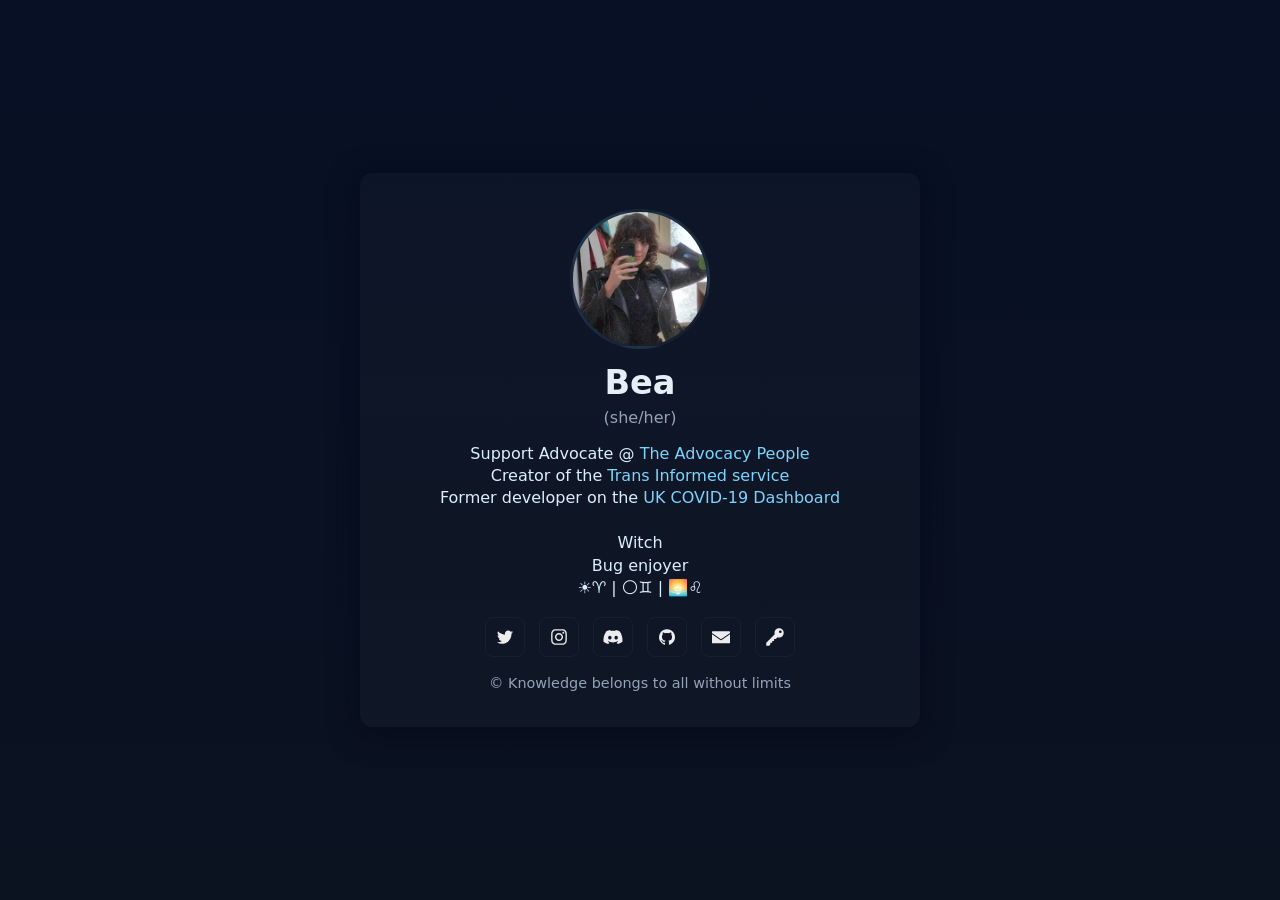
==== index.html @ 057b5b4d "fix image url" ====
<!doctype html>
<html lang="en">
<head>
  <meta charset="utf-8">
  <meta name="viewport" content="width=device-width,initial-scale=1">
  <title>Bea — beawitcht</title>
  <link rel="stylesheet" href="styles.css">
</head>
<body>
  <main class="card">
    <div class="avatar" role="img" aria-label="Profile image">
      <img src="images/me.webp" alt="Bea">
    </div>
    <h1>Bea</h1>
    <p class="pronouns">(she/her)</p>

    <p class="roles">Support Advocate @ <a href="https://www.theadvocacypeople.org.uk/" target="_blank" rel="noopener">The Advocacy People</a>
    <br>Creator of the <a href="https://www.transinformed.co.uk/" target="_blank" rel="noopener">Trans Informed service</a>
    <br>Former developer on the <a href="https://web.archive.org/web/20220326071240/https://coronavirus.data.gov.uk/" target="_blank" rel="noopener">UK COVID-19 Dashboard</a>
    <br>
    <br>Witch
    <br>Bug enjoyer
    <br>☀️♈ | 🌕♊ | 🌅♌</p>

    <div class="socials" aria-label="social links">
      <a class="social" href="https://twitter.com/beawitcht" target="_blank" rel="noopener" aria-label="Twitter">
        <svg viewBox="0 0 40 40" aria-hidden="true"><path d="M36.3,10.2c-1,1.3-2.1,2.5-3.4,3.5c0,0.2,0,0.4,0,1c0,1.7-0.2,3.6-0.9,5.3c-0.6,1.7-1.2,3.5-2.4,5.1 c-1.1,1.5-2.3,3.1-3.7,4.3c-1.4,1.2-3.3,2.3-5.3,3c-2.1,0.8-4.2,1.2-6.6,1.2c-3.6,0-7-1-10.2-3c0.4,0,1.1,0.1,1.5,0.1 c3.1,0,5.9-1,8.2-2.9c-1.4,0-2.7-0.4-3.8-1.3c-1.2-1-1.9-2-2.2-3.3c0.4,0.1,1,0.1,1.2,0.1c0.6,0,1.2-0.1,1.7-0.2 c-1.4-0.3-2.7-1.1-3.7-2.3s-1.4-2.6-1.4-4.2v-0.1c1,0.6,2,0.9,3,0.9c-1-0.6-1.5-1.3-2.2-2.4c-0.6-1-0.9-2.1-0.9-3.3s0.3-2.3,1-3.4 c1.5,2.1,3.6,3.6,6,4.9s4.9,2,7.6,2.1c-0.1-0.6-0.1-1.1-0.1-1.4c0-1.8,0.8-3.5,2-4.7c1.2-1.2,2.9-2,4.7-2c2,0,3.6,0.8,4.8,2.1 c1.4-0.3,2.9-0.9,4.2-1.5c-0.4,1.5-1.4,2.7-2.9,3.6C33.8,11.2,35.1,10.9,36.3,10.2L36.3,10.2z"/></svg>
      </a>
      <a class="social" href="https://www.instagram.com/beawitcht/" target="_blank" rel="noopener" aria-label="Instagram">
        <svg viewBox="0 0 40 40" aria-hidden="true"><path d="M20,7c4.2,0,4.7,0,6.3,0.1c1.5,0.1,2.3,0.3,3,0.5C30,8,30.5,8.3,31.1,8.9c0.5,0.5,0.9,1.1,1.2,1.8c0.2,0.5,0.5,1.4,0.5,3 C33,15.3,33,15.8,33,20s0,4.7-0.1,6.3c-0.1,1.5-0.3,2.3-0.5,3c-0.3,0.7-0.6,1.2-1.2,1.8c-0.5,0.5-1.1,0.9-1.8,1.2 c-0.5,0.2-1.4,0.5-3,0.5C24.7,33,24.2,33,20,33s-4.7,0-6.3-0.1c-1.5-0.1-2.3-0.3-3-0.5C10,32,9.5,31.7,8.9,31.1 C8.4,30.6,8,30,7.7,29.3c-0.2-0.5-0.5-1.4-0.5-3C7,24.7,7,24.2,7,20s0-4.7,0.1-6.3c0.1-1.5,0.3-2.3,0.5-3C8,10,8.3,9.5,8.9,8.9 C9.4,8.4,10,8,10.7,7.7c0.5-0.2,1.4-0.5,3-0.5C15.3,7.1,15.8,7,20,7z M20,4.3c-4.3,0-4.8,0-6.5,0.1c-1.6,0-2.8,0.3-3.8,0.7 C8.7,5.5,7.8,6,6.9,6.9C6,7.8,5.5,8.7,5.1,9.7c-0.4,1-0.6,2.1-0.7,3.8c-0.1,1.7-0.1,2.2-0.1,6.5s0,4.8,0.1,6.5 c0,1.6,0.3,2.8,0.7,3.8c0.4,1,0.9,1.9,1.8,2.8c0.9,0.9,1.7,1.4,2.8,1.8c1,0.4,2.1,0.6,3.8,0.7c1.6,0.1,2.2,0.1,6.5,0.1 s4.8,0,6.5-0.1c1.6-0.1,2.9-0.3,3.8-0.7c1-0.4,1.9-0.9,2.8-1.8c0.9-0.9,1.4-1.7,1.8-2.8c0.4-1,0.6-2.1,0.7-3.8 c0.1-1.6,0.1-2.2,0.1-6.5s0-4.8-0.1-6.5c-0.1-1.6-0.3-2.9-0.7-3.8c-0.4-1-0.9-1.9-1.8-2.8c-0.9-0.9-1.7-1.4-2.8-1.8 c-1-0.4-2.1-0.6-3.8-0.7C24.8,4.3,24.3,4.3,20,4.3L20,4.3L20,4.3z"/><path d="M20,11.9c-4.5,0-8.1,3.7-8.1,8.1s3.7,8.1,8.1,8.1s8.1-3.7,8.1-8.1S24.5,11.9,20,11.9z M20,25.2c-2.9,0-5.2-2.3-5.2-5.2 s2.3-5.2,5.2-5.2s5.2,2.3,5.2,5.2S22.9,25.2,20,25.2z"/><path d="M30.6,11.6c0,1-0.8,1.9-1.9,1.9c-1,0-1.9-0.8-1.9-1.9s0.8-1.9,1.9-1.9C29.8,9.7,30.6,10.5,30.6,11.6z"/></svg>
      </a>
      <a class="social" href="discord://-/users/128923884996001793" aria-label="Discord">
        <svg viewBox="0 0 40 40" aria-hidden="true"><path d="M33.2,8.3c-2.5-1.1-5.1-1.9-7.9-2.4c-0.3,0.6-0.7,1.4-1,2c-2.9-0.4-5.8-0.4-8.7,0c-0.3-0.6-0.7-1.4-1-2 c-2.8,0.5-5.4,1.3-7.9,2.4c-5,7.2-6.3,14.2-5.6,21.1c3.3,2.3,6.5,3.8,9.6,4.7c0.8-1,1.5-2.1,2.1-3.3c-1.1-0.4-2.2-0.9-3.2-1.5 c0.3-0.2,0.5-0.4,0.8-0.6c6.3,2.8,13,2.8,19.2,0c0.3,0.2,0.5,0.4,0.8,0.6c-1,0.6-2.1,1.1-3.2,1.5c0.6,1.1,1.3,2.2,2.1,3.3 c3.1-0.9,6.3-2.4,9.6-4.7C39.7,21.4,37.5,14.4,33.2,8.3z M13.7,25.1c-1.9,0-3.4-1.7-3.4-3.7s1.5-3.7,3.4-3.7c1.9,0,3.5,1.7,3.4,3.7 C17.1,23.4,15.6,25.1,13.7,25.1z M26.3,25.1c-1.9,0-3.4-1.7-3.4-3.7s1.5-3.7,3.4-3.7c1.9,0,3.5,1.7,3.4,3.7 C29.7,23.4,28.2,25.1,26.3,25.1z"/></svg>
      </a>
      <a class="social" href="https://github.com/beawitcht" target="_blank" rel="noopener" aria-label="GitHub">
        <svg viewBox="0 0 40 40" aria-hidden="true"><path d="M36,20.3c0,3.5-1,6.6-3.1,9.4c-2,2.8-4.7,4.7-7.9,5.8c-0.4,0.1-0.6,0-0.8-0.1c-0.2-0.2-0.3-0.4-0.3-0.6v-4.4 c0-1.3-0.4-2.3-1.1-3c0.8-0.1,1.5-0.2,2.1-0.4c0.6-0.2,1.3-0.4,2-0.8c0.7-0.4,1.2-0.8,1.7-1.4c0.5-0.5,0.8-1.3,1.1-2.2 s0.4-2,0.4-3.1c0-1.7-0.5-3.1-1.6-4.3c0.5-1.3,0.5-2.7-0.2-4.2c-0.4-0.1-1,0-1.7,0.2c-0.7,0.3-1.4,0.6-1.9,0.9L24,12.5 c-1.3-0.4-2.6-0.5-4-0.5s-2.7,0.2-4,0.5c-0.2-0.2-0.5-0.3-0.9-0.6c-0.4-0.2-0.9-0.5-1.7-0.8c-0.8-0.3-1.4-0.4-1.8-0.3 c-0.6,1.6-0.7,3-0.1,4.2c-1.1,1.2-1.6,2.6-1.6,4.3c0,1.2,0.1,2.2,0.4,3.1s0.6,1.6,1.1,2.2s1,1,1.7,1.4c0.7,0.4,1.3,0.6,2,0.8 c0.6,0.2,1.3,0.3,2.1,0.4c-0.6,0.5-0.9,1.2-1,2.1c-0.3,0.1-0.6,0.2-0.9,0.3c-0.3,0.1-0.7,0.1-1.2,0.1c-0.5,0-0.9-0.1-1.4-0.4 c-0.5-0.3-0.8-0.7-1.2-1.3c-0.3-0.4-0.6-0.8-1-1.1c-0.4-0.3-0.8-0.4-1-0.5L9,26.5c-0.3,0-0.5,0-0.6,0.1c-0.1,0.1-0.1,0.1-0.1,0.2 c0,0.1,0.1,0.2,0.2,0.3c0.1,0.1,0.2,0.2,0.3,0.2l0.1,0.1c0.3,0.1,0.6,0.4,0.9,0.8s0.5,0.7,0.7,1.1l0.2,0.5c0.2,0.5,0.5,1,0.9,1.3 c0.4,0.3,0.9,0.5,1.4,0.6c0.5,0.1,1,0.1,1.4,0.1c0.5,0,0.9,0,1.2-0.1l0.5-0.1c0,0.5,0,1.1,0,1.9c0,0.7,0,1.1,0,1.1 c0,0.2-0.1,0.5-0.3,0.6c-0.2,0.2-0.5,0.2-0.8,0.1c-3.2-1.1-5.8-3-7.9-5.8S4,23.8,4,20.3c0-2.9,0.7-5.6,2.1-8S9.5,7.8,12,6.4 s5.1-2.1,8-2.1s5.6,0.7,8,2.1s4.4,3.4,5.8,5.8S36,17.4,36,20.3L36,20.3z"/></svg>
      </a>
      <a class="social" href="mailto:bea@beawitching.co.uk" aria-label="Email">
        <svg viewBox="0 0 40 40" aria-hidden="true"><path d="M37.5,12.6l-17.5,11.9L2.5,12.6c-.2-.1-.3-.2-.5-.2v-2.7c0-.8.6-1.4,1.4-1.4h33.1c.8,0,1.4.6,1.4,1.4v2.7c-.2,0-.4,0-.5.2ZM19.5,26.3c.2.1.3.2.5.2s.4,0,.5-.2l17.5-11.9v16.9c0,.8-.6,1.4-1.4,1.4H3.4c-.8,0-1.4-.6-1.4-1.4V14.4l17.5,11.9Z"/></svg>
      </a>
      <a class="social" href="https://www.transinformed.co.uk/static/beawitcht_public.asc" target="_blank" rel="noopener" aria-label="Public key">
        <svg viewBox="0 0 40 40" aria-hidden="true"><path d="M8.3,37.5C8.3,37.5,8.3,37.5,8.3,37.5l2.4-2.4v-3.6h3.6l0.1-0.1v-3.6H18l0.1-0.1v-3.6h3.6l3.6-3.6 c3.2,1.1,6.9,0.4,9.5-2.2c3.6-3.6,3.6-9.5,0-13.1c-3.6-3.6-9.5-3.6-13.1,0c-2.6,2.6-3.3,6.3-2.2,9.5l-17,17c0,0,0,0,0,0v5.8H8.3z M28.8,7.6c1-1,2.6-1,3.7,0c1,1,1,2.6,0,3.7c-1,1-2.6,1-3.7,0C27.7,10.2,27.7,8.6,28.8,7.6z"/></svg>
      </a>
    </div>

    <footer class="small">©️ Knowledge belongs to all without limits</footer>
  </main>
</body>
</html>
---- styles.css ----
:root{
  --bg:#0f1724;
  --card:#0b1220;
  --accent:#7dd3fc;
  --muted:#94a3b8;
}
*{box-sizing:border-box}
html,body{height:100%}
body{
  margin:0;
  font-family:Inter,system-ui,-apple-system,Segoe UI,Roboto,Helvetica,Arial;
  background:linear-gradient(180deg,#071025 0%, #0b1220 100%);
  color:#e6eef8;
  display:flex;
  align-items:center;
  justify-content:center;
  padding:40px;
}
.card{
  max-width:560px;
  width:100%;
  background:rgba(255,255,255,0.02);
  padding:36px;
  border-radius:12px;
  text-align:center;
  box-shadow:0 6px 30px rgba(2,6,23,0.6);
}

/* Avatar / profile image */
.avatar{
  width:clamp(72px,18vw,140px);
  height:clamp(72px,18vw,140px);
  margin:0 auto 14px;
  border-radius:50%;
  overflow:hidden;
  background:linear-gradient(135deg,#18324a,#0b1220);
  display:block;
  border:3px solid rgba(255,255,255,0.04);
}
.avatar img{width:100%;height:100%;object-fit:cover;display:block}
h1{margin:0;font-size:2.1rem}
.pronouns{color:var(--muted);margin:6px 0 14px}
.roles{line-height:1.4;color:#dceefb}
.roles a{color:var(--accent);text-decoration:none}
.links{margin-top:22px;display:flex;flex-wrap:wrap;gap:10px;justify-content:center}
.links{margin-top:22px;display:flex;flex-wrap:wrap;gap:10px;justify-content:center}
.btn{display:inline-block;padding:8px 12px;background:rgba(255,255,255,0.03);color:inherit;border-radius:8px;text-decoration:none;border:1px solid rgba(255,255,255,0.03)}
.btn:hover{transform:translateY(-2px);box-shadow:0 6px 18px rgba(0,0,0,0.4)}

/* Social icon bar */
.socials{margin-top:18px;display:flex;gap:14px;justify-content:center;align-items:center}
.social{display:inline-grid;place-items:center;width:40px;height:40px;border-radius:8px;background:transparent;color:rgba(255,255,255,0.92);text-decoration:none;border:1px solid rgba(255,255,255,0.04)}
.social svg{width:20px;height:20px;fill:currentColor}
.social:hover{transform:translateY(-3px);box-shadow:0 8px 20px rgba(2,6,23,0.45)}
.small{margin-top:18px;color:var(--muted);font-size:.9rem}

/* Responsive tweaks */
@media (max-width:420px){
  .card{padding:20px}
  h1{font-size:1.6rem}
  .roles{font-size:.95rem}
}
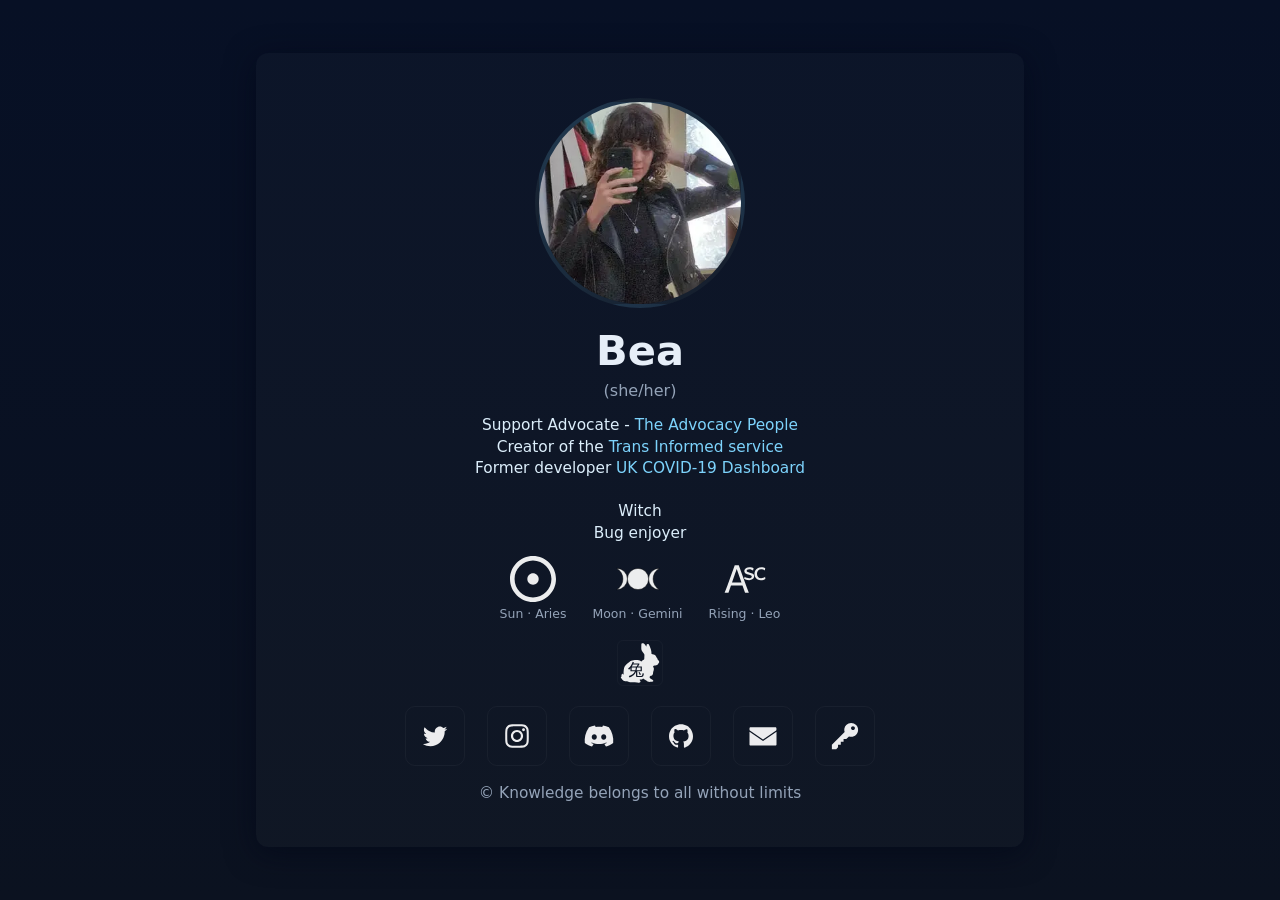
==== commit 3ef2d81c: "minor design tweaks" ====
--- a/index.html
+++ b/index.html
@@ -1,11 +1,13 @@
 <!doctype html>
 <html lang="en">
+
 <head>
   <meta charset="utf-8">
   <meta name="viewport" content="width=device-width,initial-scale=1">
   <title>Bea — beawitcht</title>
   <link rel="stylesheet" href="styles.css">
 </head>
+
 <body>
   <main class="card">
     <div class="avatar" role="img" aria-label="Profile image">
@@ -14,36 +16,110 @@
     <h1>Bea</h1>
     <p class="pronouns">(she/her)</p>
 
-    <p class="roles">Support Advocate @ <a href="https://www.theadvocacypeople.org.uk/" target="_blank" rel="noopener">The Advocacy People</a>
-    <br>Creator of the <a href="https://www.transinformed.co.uk/" target="_blank" rel="noopener">Trans Informed service</a>
-    <br>Former developer on the <a href="https://web.archive.org/web/20220326071240/https://coronavirus.data.gov.uk/" target="_blank" rel="noopener">UK COVID-19 Dashboard</a>
-    <br>
-    <br>Witch
-    <br>Bug enjoyer
-    <br>☀️♈ | 🌕♊ | 🌅♌</p>
+    <p class="roles">Support Advocate - <a href="https://www.theadvocacypeople.org.uk/" target="_blank"
+        rel="noopener">The Advocacy People</a>
+      <br>Creator of the <a href="https://www.transinformed.co.uk/" target="_blank" rel="noopener">Trans Informed
+        service</a>
+      <br>Former developer <a href="https://web.archive.org/web/20220326071240/https://coronavirus.data.gov.uk/"
+        target="_blank" rel="noopener">UK COVID-19 Dashboard</a>
+      <br>
+      <br>Witch
+      <br>Bug enjoyer
+      <br>
+      <span class="big-three" aria-label="Astrology: sun, moon, rising">
+        <span class="astro" role="img" aria-label="Sun symbol">
+          <svg fill="#ecedee" height="800px" width="800px" version="1.1" id="Capa_1" xmlns="http://www.w3.org/2000/svg"
+            xmlns:xlink="http://www.w3.org/1999/xlink" viewBox="0 0 482.112 482.112" xml:space="preserve">
+            <g>
+              <path
+                d="M241.055,0C108.141,0,0.007,108.134,0.007,241.048c0,132.922,108.134,241.064,241.048,241.064   c132.915,0,241.05-108.142,241.05-241.064C482.105,108.134,373.97,0,241.055,0z M241.055,434.267   c-106.53,0-193.202-86.68-193.202-193.218c0-106.531,86.672-193.203,193.202-193.203c106.53,0,193.204,86.672,193.204,193.203   C434.259,347.587,347.585,434.267,241.055,434.267z" />
+              <path
+                d="M241.055,181.561c-32.862,0-59.494,26.634-59.494,59.496s26.632,59.496,59.494,59.496   c32.863,0,59.496-26.634,59.496-59.496S273.918,181.561,241.055,181.561z" />
+            </g>
+          </svg>
+          <span class="label">Sun · Aries</span>
+        </span>
+
+        <span class="astro" role="img" aria-label="Moon symbol">
+          <svg width="800" height="412" viewBox="0 0 800 412" xmlns="http://www.w3.org/2000/svg"
+            xmlns:xlink="http://www.w3.org/1999/xlink">
+            <g stroke-width="6" stroke-miterlimit="10" stroke="#000000" transform="translate(16,6)scale(1.28,1.28)"
+              fill="#ecedee">
+              <circle cx="300" cy="156" r="144" />
+              <path d="M12,12A144,144 0 0,1 12,300A166.276878,166.276878 0 0,0 12,12Z" />
+              <path d="M588,300A144,144 0 0,1 588,12A166.276878,166.276878 0 0,0 588,300Z" />
+            </g>
+          </svg>
+          <span class="label">Moon · Gemini</span>
+        </span>
+
+        <span class="astro" role="img" aria-label="Ascendant symbol">
+          <svg width="12pt" height="12pt" viewBox="0 0 12 12" version="1.1">
+            <g fill="#ecedee">
+              <path
+                d="M 1.6881836,9.5644531 H 0.6872066 C 0.77509727,9.3658854 0.86949827,9.141276 0.9704096,8.890625 1.0713209,8.639974 1.2047846,8.2867838 1.3708006,7.8310546 L 3.3239254,2.4355468 h 1.0498047 l 1.953125,5.3955078 C 6.4896155,8.2835286 6.623079,8.6367188 6.7272457,8.890625 6.8314124,9.1445312 6.9258134,9.3691406 7.0104489,9.5644531 H 6.0094723 L 5.3454098,7.6845703 H 2.3424806 Z M 5.0817379,6.9277343 3.8366207,3.3876953 2.6061516,6.9277343 Z" />
+              <path
+                d="M 8.234277,3.1972656 8.1122067,3.7539062 C 7.9982744,3.6920573 7.8550452,3.6269531 7.6825192,3.5585937 7.5099931,3.4869791 7.3179358,3.4511718 7.1063473,3.4511718 c -0.2539063,0 -0.4296875,0.045573 -0.5273437,0.1367188 -0.094401,0.087891 -0.1416016,0.1790365 -0.1416016,0.2734375 0,0.07487 0.017904,0.1383464 0.053711,0.1904297 0.039063,0.052083 0.1171877,0.1009115 0.234375,0.1464843 0.1171875,0.042318 0.2945964,0.089519 0.5322266,0.1416016 0.3092448,0.065104 0.5745443,0.1692707 0.7958984,0.3125 0.2213542,0.1432292 0.3320313,0.3613282 0.3320313,0.6542969 0,0.2864584 -0.1285807,0.5273438 -0.3857422,0.7226562 C 7.7459958,6.2246094 7.436751,6.3222656 7.0721677,6.3222656 6.7922198,6.3222656 6.5350583,6.2864586 6.3006833,6.2148437 6.0695636,6.1432291 5.8872719,6.0569661 5.7538083,5.9560546 l 0.1708985,-0.571289 c 0.1529948,0.1302084 0.3385417,0.234375 0.5566406,0.3125 0.2213542,0.078125 0.4231771,0.1171875 0.6054688,0.1171875 0.1985677,0 0.3613281,-0.043945 0.4882812,-0.131836 0.1302083,-0.087891 0.1953125,-0.1871744 0.1953125,-0.2978515 0,-0.1171875 -0.061849,-0.2213542 -0.1855469,-0.3125 C 7.4644203,4.9778646 7.2137692,4.8867187 6.8329098,4.7988281 6.4162431,4.7044271 6.1428056,4.5791015 6.0125973,4.4228515 5.8856442,4.2666015 5.8221676,4.0908203 5.8221676,3.8955078 c 0,-0.097656 0.037435,-0.2213542 0.1123047,-0.3710938 C 6.0093421,3.3746744 6.141178,3.2412109 6.3299801,3.1240234 6.5220374,3.0035807 6.7922197,2.9433593 7.140527,2.9433593 c 0.2473958,0 0.4606119,0.027669 0.6396484,0.083008 0.1822917,0.052083 0.3336589,0.1090495 0.4541016,0.1708983 z" />
+              <path
+                d="m 11.244433,5.4189453 0.06836,0.5566406 c -0.175781,0.1204428 -0.35319,0.2083334 -0.532227,0.2636719 -0.175781,0.055339 -0.392252,0.083008 -0.649414,0.083008 -0.305989,0 -0.5843093,-0.065104 -0.8349603,-0.1953125 C 9.0455399,5.9934897 8.8453447,5.8046875 8.6956051,5.5605468 8.5491208,5.3164062 8.4758786,5.0250651 8.4758786,4.6865234 8.4758786,4.367513 8.5474932,4.0761719 8.6907223,3.8125 8.8372067,3.5488281 9.0422848,3.3388671 9.3059567,3.1826171 9.5728838,3.0231119 9.888639,2.9433593 10.253222,2.9433593 c 0.224609,0 0.419922,0.026042 0.585937,0.078125 0.166016,0.048828 0.3125,0.1123046 0.439454,0.1904297 L 11.156542,3.7832031 C 11.003547,3.6790365 10.848925,3.6009115 10.692675,3.5488281 10.53968,3.4934891 10.375292,3.4658201 10.199511,3.4658201 c -0.302734,0 -0.5582679,0.1057943 -0.7666012,0.3173828 -0.2050781,0.2083334 -0.3076172,0.4996745 -0.3076172,0.8740234 0,0.3417969 0.096029,0.6184896 0.288086,0.8300781 0.1920573,0.2083334 0.4541015,0.3125 0.7861324,0.3125 0.205078,0 0.392253,-0.032552 0.561523,-0.097656 0.172526,-0.065104 0.333659,-0.159505 0.483399,-0.2832031 z" />
+
+            </g>
+          </svg>
+          <span class="label">Rising · Leo</span>
+        </span>
+      </span>
+    </p>
+
+    <div class="year-rabbit" aria-label="Year of the Rabbit">
+      <img src="images/rabbit.svg" alt="Year of the Rabbit" class="rabbit-img">
+    </div>
 
     <div class="socials" aria-label="social links">
       <a class="social" href="https://twitter.com/beawitcht" target="_blank" rel="noopener" aria-label="Twitter">
-        <svg viewBox="0 0 40 40" aria-hidden="true"><path d="M36.3,10.2c-1,1.3-2.1,2.5-3.4,3.5c0,0.2,0,0.4,0,1c0,1.7-0.2,3.6-0.9,5.3c-0.6,1.7-1.2,3.5-2.4,5.1 c-1.1,1.5-2.3,3.1-3.7,4.3c-1.4,1.2-3.3,2.3-5.3,3c-2.1,0.8-4.2,1.2-6.6,1.2c-3.6,0-7-1-10.2-3c0.4,0,1.1,0.1,1.5,0.1 c3.1,0,5.9-1,8.2-2.9c-1.4,0-2.7-0.4-3.8-1.3c-1.2-1-1.9-2-2.2-3.3c0.4,0.1,1,0.1,1.2,0.1c0.6,0,1.2-0.1,1.7-0.2 c-1.4-0.3-2.7-1.1-3.7-2.3s-1.4-2.6-1.4-4.2v-0.1c1,0.6,2,0.9,3,0.9c-1-0.6-1.5-1.3-2.2-2.4c-0.6-1-0.9-2.1-0.9-3.3s0.3-2.3,1-3.4 c1.5,2.1,3.6,3.6,6,4.9s4.9,2,7.6,2.1c-0.1-0.6-0.1-1.1-0.1-1.4c0-1.8,0.8-3.5,2-4.7c1.2-1.2,2.9-2,4.7-2c2,0,3.6,0.8,4.8,2.1 c1.4-0.3,2.9-0.9,4.2-1.5c-0.4,1.5-1.4,2.7-2.9,3.6C33.8,11.2,35.1,10.9,36.3,10.2L36.3,10.2z"/></svg>
+        <svg viewBox="0 0 40 40" aria-hidden="true">
+          <path
+            d="M36.3,10.2c-1,1.3-2.1,2.5-3.4,3.5c0,0.2,0,0.4,0,1c0,1.7-0.2,3.6-0.9,5.3c-0.6,1.7-1.2,3.5-2.4,5.1 c-1.1,1.5-2.3,3.1-3.7,4.3c-1.4,1.2-3.3,2.3-5.3,3c-2.1,0.8-4.2,1.2-6.6,1.2c-3.6,0-7-1-10.2-3c0.4,0,1.1,0.1,1.5,0.1 c3.1,0,5.9-1,8.2-2.9c-1.4,0-2.7-0.4-3.8-1.3c-1.2-1-1.9-2-2.2-3.3c0.4,0.1,1,0.1,1.2,0.1c0.6,0,1.2-0.1,1.7-0.2 c-1.4-0.3-2.7-1.1-3.7-2.3s-1.4-2.6-1.4-4.2v-0.1c1,0.6,2,0.9,3,0.9c-1-0.6-1.5-1.3-2.2-2.4c-0.6-1-0.9-2.1-0.9-3.3s0.3-2.3,1-3.4 c1.5,2.1,3.6,3.6,6,4.9s4.9,2,7.6,2.1c-0.1-0.6-0.1-1.1-0.1-1.4c0-1.8,0.8-3.5,2-4.7c1.2-1.2,2.9-2,4.7-2c2,0,3.6,0.8,4.8,2.1 c1.4-0.3,2.9-0.9,4.2-1.5c-0.4,1.5-1.4,2.7-2.9,3.6C33.8,11.2,35.1,10.9,36.3,10.2L36.3,10.2z" />
+        </svg>
       </a>
-      <a class="social" href="https://www.instagram.com/beawitcht/" target="_blank" rel="noopener" aria-label="Instagram">
-        <svg viewBox="0 0 40 40" aria-hidden="true"><path d="M20,7c4.2,0,4.7,0,6.3,0.1c1.5,0.1,2.3,0.3,3,0.5C30,8,30.5,8.3,31.1,8.9c0.5,0.5,0.9,1.1,1.2,1.8c0.2,0.5,0.5,1.4,0.5,3 C33,15.3,33,15.8,33,20s0,4.7-0.1,6.3c-0.1,1.5-0.3,2.3-0.5,3c-0.3,0.7-0.6,1.2-1.2,1.8c-0.5,0.5-1.1,0.9-1.8,1.2 c-0.5,0.2-1.4,0.5-3,0.5C24.7,33,24.2,33,20,33s-4.7,0-6.3-0.1c-1.5-0.1-2.3-0.3-3-0.5C10,32,9.5,31.7,8.9,31.1 C8.4,30.6,8,30,7.7,29.3c-0.2-0.5-0.5-1.4-0.5-3C7,24.7,7,24.2,7,20s0-4.7,0.1-6.3c0.1-1.5,0.3-2.3,0.5-3C8,10,8.3,9.5,8.9,8.9 C9.4,8.4,10,8,10.7,7.7c0.5-0.2,1.4-0.5,3-0.5C15.3,7.1,15.8,7,20,7z M20,4.3c-4.3,0-4.8,0-6.5,0.1c-1.6,0-2.8,0.3-3.8,0.7 C8.7,5.5,7.8,6,6.9,6.9C6,7.8,5.5,8.7,5.1,9.7c-0.4,1-0.6,2.1-0.7,3.8c-0.1,1.7-0.1,2.2-0.1,6.5s0,4.8,0.1,6.5 c0,1.6,0.3,2.8,0.7,3.8c0.4,1,0.9,1.9,1.8,2.8c0.9,0.9,1.7,1.4,2.8,1.8c1,0.4,2.1,0.6,3.8,0.7c1.6,0.1,2.2,0.1,6.5,0.1 s4.8,0,6.5-0.1c1.6-0.1,2.9-0.3,3.8-0.7c1-0.4,1.9-0.9,2.8-1.8c0.9-0.9,1.4-1.7,1.8-2.8c0.4-1,0.6-2.1,0.7-3.8 c0.1-1.6,0.1-2.2,0.1-6.5s0-4.8-0.1-6.5c-0.1-1.6-0.3-2.9-0.7-3.8c-0.4-1-0.9-1.9-1.8-2.8c-0.9-0.9-1.7-1.4-2.8-1.8 c-1-0.4-2.1-0.6-3.8-0.7C24.8,4.3,24.3,4.3,20,4.3L20,4.3L20,4.3z"/><path d="M20,11.9c-4.5,0-8.1,3.7-8.1,8.1s3.7,8.1,8.1,8.1s8.1-3.7,8.1-8.1S24.5,11.9,20,11.9z M20,25.2c-2.9,0-5.2-2.3-5.2-5.2 s2.3-5.2,5.2-5.2s5.2,2.3,5.2,5.2S22.9,25.2,20,25.2z"/><path d="M30.6,11.6c0,1-0.8,1.9-1.9,1.9c-1,0-1.9-0.8-1.9-1.9s0.8-1.9,1.9-1.9C29.8,9.7,30.6,10.5,30.6,11.6z"/></svg>
+      <a class="social" href="https://www.instagram.com/beawitcht/" target="_blank" rel="noopener"
+        aria-label="Instagram">
+        <svg viewBox="0 0 40 40" aria-hidden="true">
+          <path
+            d="M20,7c4.2,0,4.7,0,6.3,0.1c1.5,0.1,2.3,0.3,3,0.5C30,8,30.5,8.3,31.1,8.9c0.5,0.5,0.9,1.1,1.2,1.8c0.2,0.5,0.5,1.4,0.5,3 C33,15.3,33,15.8,33,20s0,4.7-0.1,6.3c-0.1,1.5-0.3,2.3-0.5,3c-0.3,0.7-0.6,1.2-1.2,1.8c-0.5,0.5-1.1,0.9-1.8,1.2 c-0.5,0.2-1.4,0.5-3,0.5C24.7,33,24.2,33,20,33s-4.7,0-6.3-0.1c-1.5-0.1-2.3-0.3-3-0.5C10,32,9.5,31.7,8.9,31.1 C8.4,30.6,8,30,7.7,29.3c-0.2-0.5-0.5-1.4-0.5-3C7,24.7,7,24.2,7,20s0-4.7,0.1-6.3c0.1-1.5,0.3-2.3,0.5-3C8,10,8.3,9.5,8.9,8.9 C9.4,8.4,10,8,10.7,7.7c0.5-0.2,1.4-0.5,3-0.5C15.3,7.1,15.8,7,20,7z M20,4.3c-4.3,0-4.8,0-6.5,0.1c-1.6,0-2.8,0.3-3.8,0.7 C8.7,5.5,7.8,6,6.9,6.9C6,7.8,5.5,8.7,5.1,9.7c-0.4,1-0.6,2.1-0.7,3.8c-0.1,1.7-0.1,2.2-0.1,6.5s0,4.8,0.1,6.5 c0,1.6,0.3,2.8,0.7,3.8c0.4,1,0.9,1.9,1.8,2.8c0.9,0.9,1.7,1.4,2.8,1.8c1,0.4,2.1,0.6,3.8,0.7c1.6,0.1,2.2,0.1,6.5,0.1 s4.8,0,6.5-0.1c1.6-0.1,2.9-0.3,3.8-0.7c1-0.4,1.9-0.9,2.8-1.8c0.9-0.9,1.4-1.7,1.8-2.8c0.4-1,0.6-2.1,0.7-3.8 c0.1-1.6,0.1-2.2,0.1-6.5s0-4.8-0.1-6.5c-0.1-1.6-0.3-2.9-0.7-3.8c-0.4-1-0.9-1.9-1.8-2.8c-0.9-0.9-1.7-1.4-2.8-1.8 c-1-0.4-2.1-0.6-3.8-0.7C24.8,4.3,24.3,4.3,20,4.3L20,4.3L20,4.3z" />
+          <path
+            d="M20,11.9c-4.5,0-8.1,3.7-8.1,8.1s3.7,8.1,8.1,8.1s8.1-3.7,8.1-8.1S24.5,11.9,20,11.9z M20,25.2c-2.9,0-5.2-2.3-5.2-5.2 s2.3-5.2,5.2-5.2s5.2,2.3,5.2,5.2S22.9,25.2,20,25.2z" />
+          <path d="M30.6,11.6c0,1-0.8,1.9-1.9,1.9c-1,0-1.9-0.8-1.9-1.9s0.8-1.9,1.9-1.9C29.8,9.7,30.6,10.5,30.6,11.6z" />
+        </svg>
       </a>
       <a class="social" href="discord://-/users/128923884996001793" aria-label="Discord">
-        <svg viewBox="0 0 40 40" aria-hidden="true"><path d="M33.2,8.3c-2.5-1.1-5.1-1.9-7.9-2.4c-0.3,0.6-0.7,1.4-1,2c-2.9-0.4-5.8-0.4-8.7,0c-0.3-0.6-0.7-1.4-1-2 c-2.8,0.5-5.4,1.3-7.9,2.4c-5,7.2-6.3,14.2-5.6,21.1c3.3,2.3,6.5,3.8,9.6,4.7c0.8-1,1.5-2.1,2.1-3.3c-1.1-0.4-2.2-0.9-3.2-1.5 c0.3-0.2,0.5-0.4,0.8-0.6c6.3,2.8,13,2.8,19.2,0c0.3,0.2,0.5,0.4,0.8,0.6c-1,0.6-2.1,1.1-3.2,1.5c0.6,1.1,1.3,2.2,2.1,3.3 c3.1-0.9,6.3-2.4,9.6-4.7C39.7,21.4,37.5,14.4,33.2,8.3z M13.7,25.1c-1.9,0-3.4-1.7-3.4-3.7s1.5-3.7,3.4-3.7c1.9,0,3.5,1.7,3.4,3.7 C17.1,23.4,15.6,25.1,13.7,25.1z M26.3,25.1c-1.9,0-3.4-1.7-3.4-3.7s1.5-3.7,3.4-3.7c1.9,0,3.5,1.7,3.4,3.7 C29.7,23.4,28.2,25.1,26.3,25.1z"/></svg>
+        <svg viewBox="0 0 40 40" aria-hidden="true">
+          <path
+            d="M33.2,8.3c-2.5-1.1-5.1-1.9-7.9-2.4c-0.3,0.6-0.7,1.4-1,2c-2.9-0.4-5.8-0.4-8.7,0c-0.3-0.6-0.7-1.4-1-2 c-2.8,0.5-5.4,1.3-7.9,2.4c-5,7.2-6.3,14.2-5.6,21.1c3.3,2.3,6.5,3.8,9.6,4.7c0.8-1,1.5-2.1,2.1-3.3c-1.1-0.4-2.2-0.9-3.2-1.5 c0.3-0.2,0.5-0.4,0.8-0.6c6.3,2.8,13,2.8,19.2,0c0.3,0.2,0.5,0.4,0.8,0.6c-1,0.6-2.1,1.1-3.2,1.5c0.6,1.1,1.3,2.2,2.1,3.3 c3.1-0.9,6.3-2.4,9.6-4.7C39.7,21.4,37.5,14.4,33.2,8.3z M13.7,25.1c-1.9,0-3.4-1.7-3.4-3.7s1.5-3.7,3.4-3.7c1.9,0,3.5,1.7,3.4,3.7 C17.1,23.4,15.6,25.1,13.7,25.1z M26.3,25.1c-1.9,0-3.4-1.7-3.4-3.7s1.5-3.7,3.4-3.7c1.9,0,3.5,1.7,3.4,3.7 C29.7,23.4,28.2,25.1,26.3,25.1z" />
+        </svg>
       </a>
       <a class="social" href="https://github.com/beawitcht" target="_blank" rel="noopener" aria-label="GitHub">
-        <svg viewBox="0 0 40 40" aria-hidden="true"><path d="M36,20.3c0,3.5-1,6.6-3.1,9.4c-2,2.8-4.7,4.7-7.9,5.8c-0.4,0.1-0.6,0-0.8-0.1c-0.2-0.2-0.3-0.4-0.3-0.6v-4.4 c0-1.3-0.4-2.3-1.1-3c0.8-0.1,1.5-0.2,2.1-0.4c0.6-0.2,1.3-0.4,2-0.8c0.7-0.4,1.2-0.8,1.7-1.4c0.5-0.5,0.8-1.3,1.1-2.2 s0.4-2,0.4-3.1c0-1.7-0.5-3.1-1.6-4.3c0.5-1.3,0.5-2.7-0.2-4.2c-0.4-0.1-1,0-1.7,0.2c-0.7,0.3-1.4,0.6-1.9,0.9L24,12.5 c-1.3-0.4-2.6-0.5-4-0.5s-2.7,0.2-4,0.5c-0.2-0.2-0.5-0.3-0.9-0.6c-0.4-0.2-0.9-0.5-1.7-0.8c-0.8-0.3-1.4-0.4-1.8-0.3 c-0.6,1.6-0.7,3-0.1,4.2c-1.1,1.2-1.6,2.6-1.6,4.3c0,1.2,0.1,2.2,0.4,3.1s0.6,1.6,1.1,2.2s1,1,1.7,1.4c0.7,0.4,1.3,0.6,2,0.8 c0.6,0.2,1.3,0.3,2.1,0.4c-0.6,0.5-0.9,1.2-1,2.1c-0.3,0.1-0.6,0.2-0.9,0.3c-0.3,0.1-0.7,0.1-1.2,0.1c-0.5,0-0.9-0.1-1.4-0.4 c-0.5-0.3-0.8-0.7-1.2-1.3c-0.3-0.4-0.6-0.8-1-1.1c-0.4-0.3-0.8-0.4-1-0.5L9,26.5c-0.3,0-0.5,0-0.6,0.1c-0.1,0.1-0.1,0.1-0.1,0.2 c0,0.1,0.1,0.2,0.2,0.3c0.1,0.1,0.2,0.2,0.3,0.2l0.1,0.1c0.3,0.1,0.6,0.4,0.9,0.8s0.5,0.7,0.7,1.1l0.2,0.5c0.2,0.5,0.5,1,0.9,1.3 c0.4,0.3,0.9,0.5,1.4,0.6c0.5,0.1,1,0.1,1.4,0.1c0.5,0,0.9,0,1.2-0.1l0.5-0.1c0,0.5,0,1.1,0,1.9c0,0.7,0,1.1,0,1.1 c0,0.2-0.1,0.5-0.3,0.6c-0.2,0.2-0.5,0.2-0.8,0.1c-3.2-1.1-5.8-3-7.9-5.8S4,23.8,4,20.3c0-2.9,0.7-5.6,2.1-8S9.5,7.8,12,6.4 s5.1-2.1,8-2.1s5.6,0.7,8,2.1s4.4,3.4,5.8,5.8S36,17.4,36,20.3L36,20.3z"/></svg>
+        <svg viewBox="0 0 40 40" aria-hidden="true">
+          <path
+            d="M36,20.3c0,3.5-1,6.6-3.1,9.4c-2,2.8-4.7,4.7-7.9,5.8c-0.4,0.1-0.6,0-0.8-0.1c-0.2-0.2-0.3-0.4-0.3-0.6v-4.4 c0-1.3-0.4-2.3-1.1-3c0.8-0.1,1.5-0.2,2.1-0.4c0.6-0.2,1.3-0.4,2-0.8c0.7-0.4,1.2-0.8,1.7-1.4c0.5-0.5,0.8-1.3,1.1-2.2 s0.4-2,0.4-3.1c0-1.7-0.5-3.1-1.6-4.3c0.5-1.3,0.5-2.7-0.2-4.2c-0.4-0.1-1,0-1.7,0.2c-0.7,0.3-1.4,0.6-1.9,0.9L24,12.5 c-1.3-0.4-2.6-0.5-4-0.5s-2.7,0.2-4,0.5c-0.2-0.2-0.5-0.3-0.9-0.6c-0.4-0.2-0.9-0.5-1.7-0.8c-0.8-0.3-1.4-0.4-1.8-0.3 c-0.6,1.6-0.7,3-0.1,4.2c-1.1,1.2-1.6,2.6-1.6,4.3c0,1.2,0.1,2.2,0.4,3.1s0.6,1.6,1.1,2.2s1,1,1.7,1.4c0.7,0.4,1.3,0.6,2,0.8 c0.6,0.2,1.3,0.3,2.1,0.4c-0.6,0.5-0.9,1.2-1,2.1c-0.3,0.1-0.6,0.2-0.9,0.3c-0.3,0.1-0.7,0.1-1.2,0.1c-0.5,0-0.9-0.1-1.4-0.4 c-0.5-0.3-0.8-0.7-1.2-1.3c-0.3-0.4-0.6-0.8-1-1.1c-0.4-0.3-0.8-0.4-1-0.5L9,26.5c-0.3,0-0.5,0-0.6,0.1c-0.1,0.1-0.1,0.1-0.1,0.2 c0,0.1,0.1,0.2,0.2,0.3c0.1,0.1,0.2,0.2,0.3,0.2l0.1,0.1c0.3,0.1,0.6,0.4,0.9,0.8s0.5,0.7,0.7,1.1l0.2,0.5c0.2,0.5,0.5,1,0.9,1.3 c0.4,0.3,0.9,0.5,1.4,0.6c0.5,0.1,1,0.1,1.4,0.1c0.5,0,0.9,0,1.2-0.1l0.5-0.1c0,0.5,0,1.1,0,1.9c0,0.7,0,1.1,0,1.1 c0,0.2-0.1,0.5-0.3,0.6c-0.2,0.2-0.5,0.2-0.8,0.1c-3.2-1.1-5.8-3-7.9-5.8S4,23.8,4,20.3c0-2.9,0.7-5.6,2.1-8S9.5,7.8,12,6.4 s5.1-2.1,8-2.1s5.6,0.7,8,2.1s4.4,3.4,5.8,5.8S36,17.4,36,20.3L36,20.3z" />
+        </svg>
       </a>
       <a class="social" href="mailto:bea@beawitching.co.uk" aria-label="Email">
-        <svg viewBox="0 0 40 40" aria-hidden="true"><path d="M37.5,12.6l-17.5,11.9L2.5,12.6c-.2-.1-.3-.2-.5-.2v-2.7c0-.8.6-1.4,1.4-1.4h33.1c.8,0,1.4.6,1.4,1.4v2.7c-.2,0-.4,0-.5.2ZM19.5,26.3c.2.1.3.2.5.2s.4,0,.5-.2l17.5-11.9v16.9c0,.8-.6,1.4-1.4,1.4H3.4c-.8,0-1.4-.6-1.4-1.4V14.4l17.5,11.9Z"/></svg>
+        <svg viewBox="0 0 40 40" aria-hidden="true">
+          <path
+            d="M37.5,12.6l-17.5,11.9L2.5,12.6c-.2-.1-.3-.2-.5-.2v-2.7c0-.8.6-1.4,1.4-1.4h33.1c.8,0,1.4.6,1.4,1.4v2.7c-.2,0-.4,0-.5.2ZM19.5,26.3c.2.1.3.2.5.2s.4,0,.5-.2l17.5-11.9v16.9c0,.8-.6,1.4-1.4,1.4H3.4c-.8,0-1.4-.6-1.4-1.4V14.4l17.5,11.9Z" />
+        </svg>
       </a>
-      <a class="social" href="https://www.transinformed.co.uk/static/beawitcht_public.asc" target="_blank" rel="noopener" aria-label="Public key">
-        <svg viewBox="0 0 40 40" aria-hidden="true"><path d="M8.3,37.5C8.3,37.5,8.3,37.5,8.3,37.5l2.4-2.4v-3.6h3.6l0.1-0.1v-3.6H18l0.1-0.1v-3.6h3.6l3.6-3.6 c3.2,1.1,6.9,0.4,9.5-2.2c3.6-3.6,3.6-9.5,0-13.1c-3.6-3.6-9.5-3.6-13.1,0c-2.6,2.6-3.3,6.3-2.2,9.5l-17,17c0,0,0,0,0,0v5.8H8.3z M28.8,7.6c1-1,2.6-1,3.7,0c1,1,1,2.6,0,3.7c-1,1-2.6,1-3.7,0C27.7,10.2,27.7,8.6,28.8,7.6z"/></svg>
+      <a class="social" href="https://www.transinformed.co.uk/static/beawitcht_public.asc" target="_blank"
+        rel="noopener" aria-label="Public key">
+        <svg viewBox="0 0 40 40" aria-hidden="true">
+          <path
+            d="M8.3,37.5C8.3,37.5,8.3,37.5,8.3,37.5l2.4-2.4v-3.6h3.6l0.1-0.1v-3.6H18l0.1-0.1v-3.6h3.6l3.6-3.6 c3.2,1.1,6.9,0.4,9.5-2.2c3.6-3.6,3.6-9.5,0-13.1c-3.6-3.6-9.5-3.6-13.1,0c-2.6,2.6-3.3,6.3-2.2,9.5l-17,17c0,0,0,0,0,0v5.8H8.3z M28.8,7.6c1-1,2.6-1,3.7,0c1,1,1,2.6,0,3.7c-1,1-2.6,1-3.7,0C27.7,10.2,27.7,8.6,28.8,7.6z" />
+        </svg>
       </a>
     </div>
 
     <footer class="small">©️ Knowledge belongs to all without limits</footer>
   </main>
 </body>
-</html>
+
+</html>
--- a/styles.css
+++ b/styles.css
@@ -1,63 +1,236 @@
-:root{
-  --bg:#0f1724;
-  --card:#0b1220;
-  --accent:#7dd3fc;
-  --muted:#94a3b8;
-}
-*{box-sizing:border-box}
-html,body{height:100%}
-body{
-  margin:0;
-  font-family:Inter,system-ui,-apple-system,Segoe UI,Roboto,Helvetica,Arial;
-  background:linear-gradient(180deg,#071025 0%, #0b1220 100%);
-  color:#e6eef8;
-  display:flex;
-  align-items:center;
-  justify-content:center;
-  padding:40px;
-}
-.card{
-  max-width:560px;
-  width:100%;
-  background:rgba(255,255,255,0.02);
-  padding:36px;
-  border-radius:12px;
-  text-align:center;
-  box-shadow:0 6px 30px rgba(2,6,23,0.6);
-}
-
-/* Avatar / profile image */
-.avatar{
-  width:clamp(72px,18vw,140px);
-  height:clamp(72px,18vw,140px);
-  margin:0 auto 14px;
-  border-radius:50%;
-  overflow:hidden;
-  background:linear-gradient(135deg,#18324a,#0b1220);
-  display:block;
-  border:3px solid rgba(255,255,255,0.04);
-}
-.avatar img{width:100%;height:100%;object-fit:cover;display:block}
-h1{margin:0;font-size:2.1rem}
-.pronouns{color:var(--muted);margin:6px 0 14px}
-.roles{line-height:1.4;color:#dceefb}
-.roles a{color:var(--accent);text-decoration:none}
-.links{margin-top:22px;display:flex;flex-wrap:wrap;gap:10px;justify-content:center}
-.links{margin-top:22px;display:flex;flex-wrap:wrap;gap:10px;justify-content:center}
-.btn{display:inline-block;padding:8px 12px;background:rgba(255,255,255,0.03);color:inherit;border-radius:8px;text-decoration:none;border:1px solid rgba(255,255,255,0.03)}
-.btn:hover{transform:translateY(-2px);box-shadow:0 6px 18px rgba(0,0,0,0.4)}
-
-/* Social icon bar */
-.socials{margin-top:18px;display:flex;gap:14px;justify-content:center;align-items:center}
-.social{display:inline-grid;place-items:center;width:40px;height:40px;border-radius:8px;background:transparent;color:rgba(255,255,255,0.92);text-decoration:none;border:1px solid rgba(255,255,255,0.04)}
-.social svg{width:20px;height:20px;fill:currentColor}
-.social:hover{transform:translateY(-3px);box-shadow:0 8px 20px rgba(2,6,23,0.45)}
-.small{margin-top:18px;color:var(--muted);font-size:.9rem}
-
-/* Responsive tweaks */
-@media (max-width:420px){
-  .card{padding:20px}
-  h1{font-size:1.6rem}
-  .roles{font-size:.95rem}
-}
-
+:root {
+  --bg: #0f1724;
+  --card: #0b1220;
+  --accent: #7dd3fc;
+  --muted: #94a3b8;
+}
+
+* {
+  box-sizing: border-box
+}
+
+html,
+body {
+  height: 100%
+}
+
+body {
+  margin: 0;
+  font-family: Inter, system-ui, -apple-system, Segoe UI, Roboto, Helvetica, Arial;
+  background: linear-gradient(180deg, #071025 0%, #0b1220 100%);
+  color: #e6eef8;
+  display: flex;
+  align-items: center;
+  justify-content: center;
+  padding: 16px;
+}
+
+.card {
+  max-width: 840px;
+  width: clamp(360px, 60vw, 840px);
+  background: rgba(255, 255, 255, 0.02);
+  padding: clamp(16px, 3.5vw, 54px);
+  border-radius: 12px;
+  text-align: center;
+  box-shadow: 0 6px 30px rgba(2, 6, 23, 0.6);
+}
+
+.avatar {
+  width: clamp(108px, 20vw, 210px);
+  height: clamp(108px, 20vw, 210px);
+  margin: 0 auto 18px;
+  border-radius: 50%;
+  overflow: hidden;
+  background: linear-gradient(135deg, #18324a, #0b1220);
+  display: block;
+  border: clamp(2px, 0.4vw, 4px) solid rgba(255, 255, 255, 0.04);
+}
+
+.avatar img {
+  width: 100%;
+  height: 100%;
+  object-fit: cover;
+  display: block
+}
+
+.h1 {
+  margin: 0
+}
+
+h1 {
+  margin: 0;
+  font-size: clamp(1.6rem, 3.5vw, 2.6rem)
+}
+
+.pronouns {
+  color: var(--muted);
+  margin: 6px 0 14px
+}
+
+.roles {
+  line-height: 1.4;
+  color: #dceefb;
+  font-size: clamp(.95rem, 1.2vw, 1.1rem)
+}
+
+.roles a {
+  color: var(--accent);
+  text-decoration: none
+}
+
+.links {
+  margin-top: 22px;
+  display: flex;
+  flex-wrap: wrap;
+  gap: 10px;
+  justify-content: center
+}
+
+.links {
+  margin-top: 22px;
+  display: flex;
+  flex-wrap: wrap;
+  gap: 10px;
+  justify-content: center
+}
+
+.btn {
+  display: inline-block;
+  padding: clamp(6px, 1.6vw, 14px) clamp(12px, 2.6vw, 20px);
+  background: rgba(255, 255, 255, 0.03);
+  color: inherit;
+  border-radius: 10px;
+  text-decoration: none;
+  border: 1px solid rgba(255, 255, 255, 0.03)
+}
+
+.btn:hover {
+  transform: translateY(-2px);
+  box-shadow: 0 6px 18px rgba(0, 0, 0, 0.4)
+}
+
+.socials {
+  margin-top: 20px;
+  display: flex;
+  gap: clamp(12px, 2.8vw, 22px);
+  justify-content: center;
+  align-items: center
+}
+
+.social {
+  display: inline-grid;
+  place-items: center;
+  width: clamp(40px, 6.5vw, 60px);
+  height: clamp(40px, 6.5vw, 60px);
+  border-radius: 10px;
+  background: transparent;
+  color: rgba(255, 255, 255, 0.92);
+  text-decoration: none;
+  border: 1px solid rgba(255, 255, 255, 0.04)
+}
+
+.social svg {
+  width: clamp(18px, 3.2vw, 30px);
+  height: clamp(18px, 3.2vw, 30px);
+  fill: currentColor
+}
+
+.social:hover {
+  transform: translateY(-3px);
+  box-shadow: 0 8px 20px rgba(2, 6, 23, 0.45)
+}
+
+.small {
+  margin-top: 18px;
+  color: var(--muted);
+  font-size: clamp(.85rem, 1.2vw, 1rem)
+}
+
+.big-three {
+  display: flex;
+  gap: clamp(8px, 2vw, 18px);
+  justify-content: center;
+  align-items: center;
+  margin-top: 8px
+}
+
+.astro {
+  display: inline-flex;
+  flex-direction: column;
+  align-items: center;
+  gap: 6px;
+  color: inherit;
+  text-decoration: none
+}
+
+.astro svg {
+  width: clamp(30px, 5.2vw, 46px);
+  height: clamp(30px, 5.2vw, 46px);
+  display: block
+}
+
+.astro .label {
+  font-size: clamp(.78rem, .95vw, .95rem);
+  color: var(--muted);
+  line-height: 1
+}
+
+.astro[role="img"] {
+  background: transparent;
+  border-radius: 8px;
+  padding: 4px
+}
+
+.chinese {
+  display: flex;
+  justify-content: center;
+  margin-top: 10px
+}
+
+.ch-astro {
+  display: inline-flex;
+  flex-direction: column;
+  align-items: center;
+  gap: 8px;
+  color: inherit
+}
+
+.ch-astro svg {
+  width: clamp(40px, 6.5vw, 64px);
+  height: clamp(40px, 6.5vw, 64px);
+  display: block
+}
+
+.ch-astro .label {
+  font-size: clamp(.78rem, .95vw, .95rem);
+  color: var(--muted)
+}
+
+.year-rabbit {
+  display: flex;
+  justify-content: center;
+  margin-top: 12px;
+  margin-bottom: 6px
+}
+
+.rabbit-img {
+  width: clamp(30px, 5.2vw, 46px);
+  height: auto;
+  display: block;
+  border-radius: 6px;
+  border: 1px solid rgba(255, 255, 255, 0.03)
+}
+
+@media (max-width:420px) {
+  .card {
+    padding: 16px
+  }
+
+  h1 {
+    font-size: 1.6rem
+  }
+
+  .roles {
+    font-size: .95rem
+  }
+}
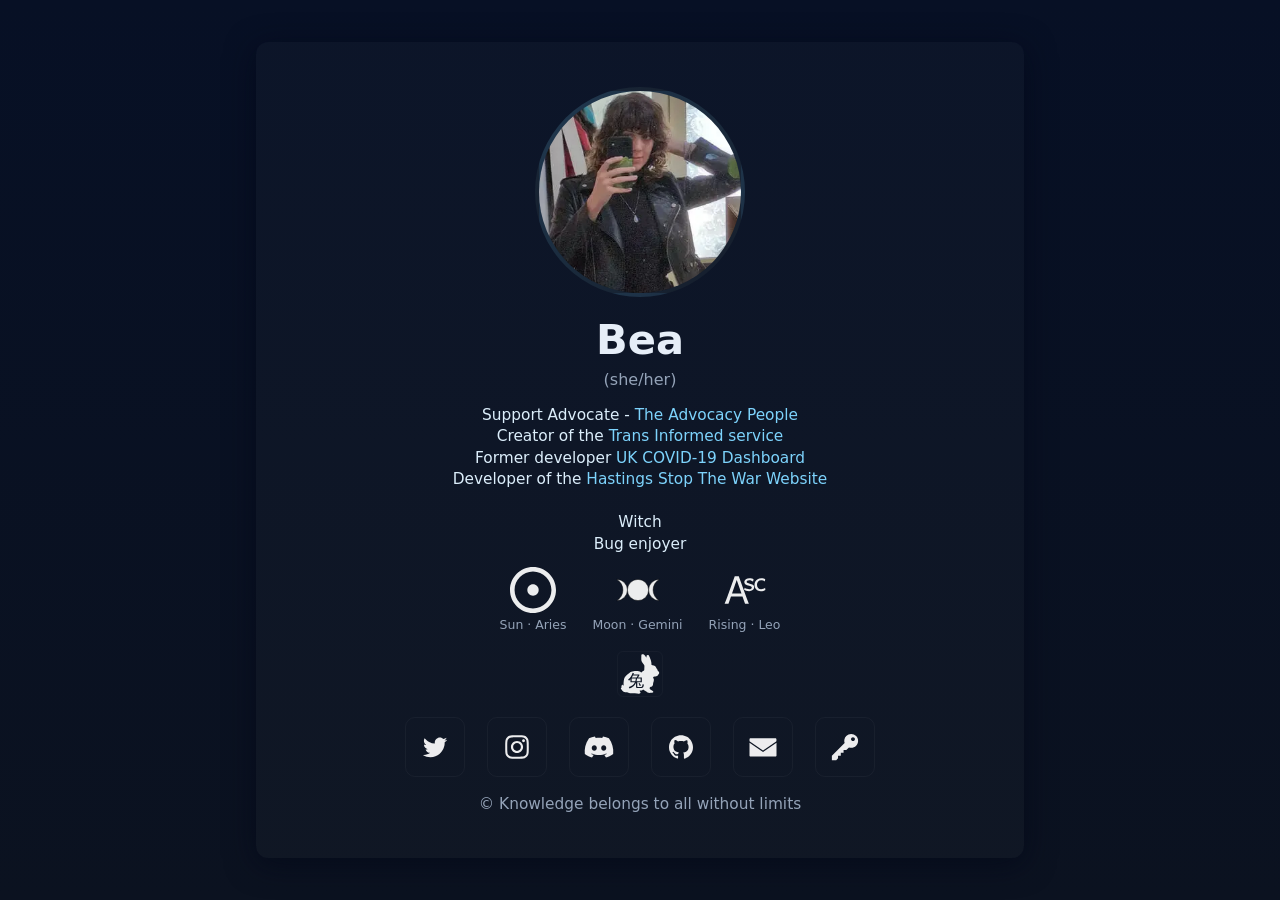
==== commit 32f09b88: "add HSTW to projects" ====
--- a/index.html
+++ b/index.html
@@ -21,14 +21,14 @@
       <br>Creator of the <a href="https://www.transinformed.co.uk/" target="_blank" rel="noopener">Trans Informed
         service</a>
       <br>Former developer <a href="https://web.archive.org/web/20220326071240/https://coronavirus.data.gov.uk/"
-        target="_blank" rel="noopener">UK COVID-19 Dashboard</a>
+        target="_blank" rel="noopener">UK COVID-19 Dashboard</a><br>Developer of the <a href="https://hastingsstopthewar.org/" target="_blank">Hastings Stop The War Website</a> 
       <br>
       <br>Witch
       <br>Bug enjoyer
       <br>
       <span class="big-three" aria-label="Astrology: sun, moon, rising">
         <span class="astro" role="img" aria-label="Sun symbol">
-          <svg fill="#ecedee" height="800px" width="800px" version="1.1" id="Capa_1" xmlns="http://www.w3.org/2000/svg"
+          <svg fill="#ecedee" version="1.1" id="Capa_1" xmlns="http://www.w3.org/2000/svg"
             xmlns:xlink="http://www.w3.org/1999/xlink" viewBox="0 0 482.112 482.112" xml:space="preserve">
             <g>
               <path
@@ -41,8 +41,7 @@
         </span>
 
         <span class="astro" role="img" aria-label="Moon symbol">
-          <svg width="800" height="412" viewBox="0 0 800 412" xmlns="http://www.w3.org/2000/svg"
-            xmlns:xlink="http://www.w3.org/1999/xlink">
+          <svg viewBox="0 0 800 412" xmlns="http://www.w3.org/2000/svg" xmlns:xlink="http://www.w3.org/1999/xlink">
             <g stroke-width="6" stroke-miterlimit="10" stroke="#000000" transform="translate(16,6)scale(1.28,1.28)"
               fill="#ecedee">
               <circle cx="300" cy="156" r="144" />
@@ -54,7 +53,7 @@
         </span>
 
         <span class="astro" role="img" aria-label="Ascendant symbol">
-          <svg width="12pt" height="12pt" viewBox="0 0 12 12" version="1.1">
+          <svg viewBox="0 0 12 12" version="1.1">
             <g fill="#ecedee">
               <path
                 d="M 1.6881836,9.5644531 H 0.6872066 C 0.77509727,9.3658854 0.86949827,9.141276 0.9704096,8.890625 1.0713209,8.639974 1.2047846,8.2867838 1.3708006,7.8310546 L 3.3239254,2.4355468 h 1.0498047 l 1.953125,5.3955078 C 6.4896155,8.2835286 6.623079,8.6367188 6.7272457,8.890625 6.8314124,9.1445312 6.9258134,9.3691406 7.0104489,9.5644531 H 6.0094723 L 5.3454098,7.6845703 H 2.3424806 Z M 5.0817379,6.9277343 3.8366207,3.3876953 2.6061516,6.9277343 Z" />
@@ -103,7 +102,7 @@
             d="M36,20.3c0,3.5-1,6.6-3.1,9.4c-2,2.8-4.7,4.7-7.9,5.8c-0.4,0.1-0.6,0-0.8-0.1c-0.2-0.2-0.3-0.4-0.3-0.6v-4.4 c0-1.3-0.4-2.3-1.1-3c0.8-0.1,1.5-0.2,2.1-0.4c0.6-0.2,1.3-0.4,2-0.8c0.7-0.4,1.2-0.8,1.7-1.4c0.5-0.5,0.8-1.3,1.1-2.2 s0.4-2,0.4-3.1c0-1.7-0.5-3.1-1.6-4.3c0.5-1.3,0.5-2.7-0.2-4.2c-0.4-0.1-1,0-1.7,0.2c-0.7,0.3-1.4,0.6-1.9,0.9L24,12.5 c-1.3-0.4-2.6-0.5-4-0.5s-2.7,0.2-4,0.5c-0.2-0.2-0.5-0.3-0.9-0.6c-0.4-0.2-0.9-0.5-1.7-0.8c-0.8-0.3-1.4-0.4-1.8-0.3 c-0.6,1.6-0.7,3-0.1,4.2c-1.1,1.2-1.6,2.6-1.6,4.3c0,1.2,0.1,2.2,0.4,3.1s0.6,1.6,1.1,2.2s1,1,1.7,1.4c0.7,0.4,1.3,0.6,2,0.8 c0.6,0.2,1.3,0.3,2.1,0.4c-0.6,0.5-0.9,1.2-1,2.1c-0.3,0.1-0.6,0.2-0.9,0.3c-0.3,0.1-0.7,0.1-1.2,0.1c-0.5,0-0.9-0.1-1.4-0.4 c-0.5-0.3-0.8-0.7-1.2-1.3c-0.3-0.4-0.6-0.8-1-1.1c-0.4-0.3-0.8-0.4-1-0.5L9,26.5c-0.3,0-0.5,0-0.6,0.1c-0.1,0.1-0.1,0.1-0.1,0.2 c0,0.1,0.1,0.2,0.2,0.3c0.1,0.1,0.2,0.2,0.3,0.2l0.1,0.1c0.3,0.1,0.6,0.4,0.9,0.8s0.5,0.7,0.7,1.1l0.2,0.5c0.2,0.5,0.5,1,0.9,1.3 c0.4,0.3,0.9,0.5,1.4,0.6c0.5,0.1,1,0.1,1.4,0.1c0.5,0,0.9,0,1.2-0.1l0.5-0.1c0,0.5,0,1.1,0,1.9c0,0.7,0,1.1,0,1.1 c0,0.2-0.1,0.5-0.3,0.6c-0.2,0.2-0.5,0.2-0.8,0.1c-3.2-1.1-5.8-3-7.9-5.8S4,23.8,4,20.3c0-2.9,0.7-5.6,2.1-8S9.5,7.8,12,6.4 s5.1-2.1,8-2.1s5.6,0.7,8,2.1s4.4,3.4,5.8,5.8S36,17.4,36,20.3L36,20.3z" />
         </svg>
       </a>
-      <a class="social" href="mailto:bea@beawitching.co.uk" aria-label="Email">
+      <a class="social" href="mailto:bea@beawitcht.com" aria-label="Email">
         <svg viewBox="0 0 40 40" aria-hidden="true">
           <path
             d="M37.5,12.6l-17.5,11.9L2.5,12.6c-.2-.1-.3-.2-.5-.2v-2.7c0-.8.6-1.4,1.4-1.4h33.1c.8,0,1.4.6,1.4,1.4v2.7c-.2,0-.4,0-.5.2ZM19.5,26.3c.2.1.3.2.5.2s.4,0,.5-.2l17.5-11.9v16.9c0,.8-.6,1.4-1.4,1.4H3.4c-.8,0-1.4-.6-1.4-1.4V14.4l17.5,11.9Z" />
--- a/styles.css
+++ b/styles.css
@@ -221,6 +221,13 @@
   border: 1px solid rgba(255, 255, 255, 0.03)
 }
 
+
+svg {
+  max-width: 100%;
+  height: auto;
+  display: block;
+}
+
 @media (max-width:420px) {
   .card {
     padding: 16px
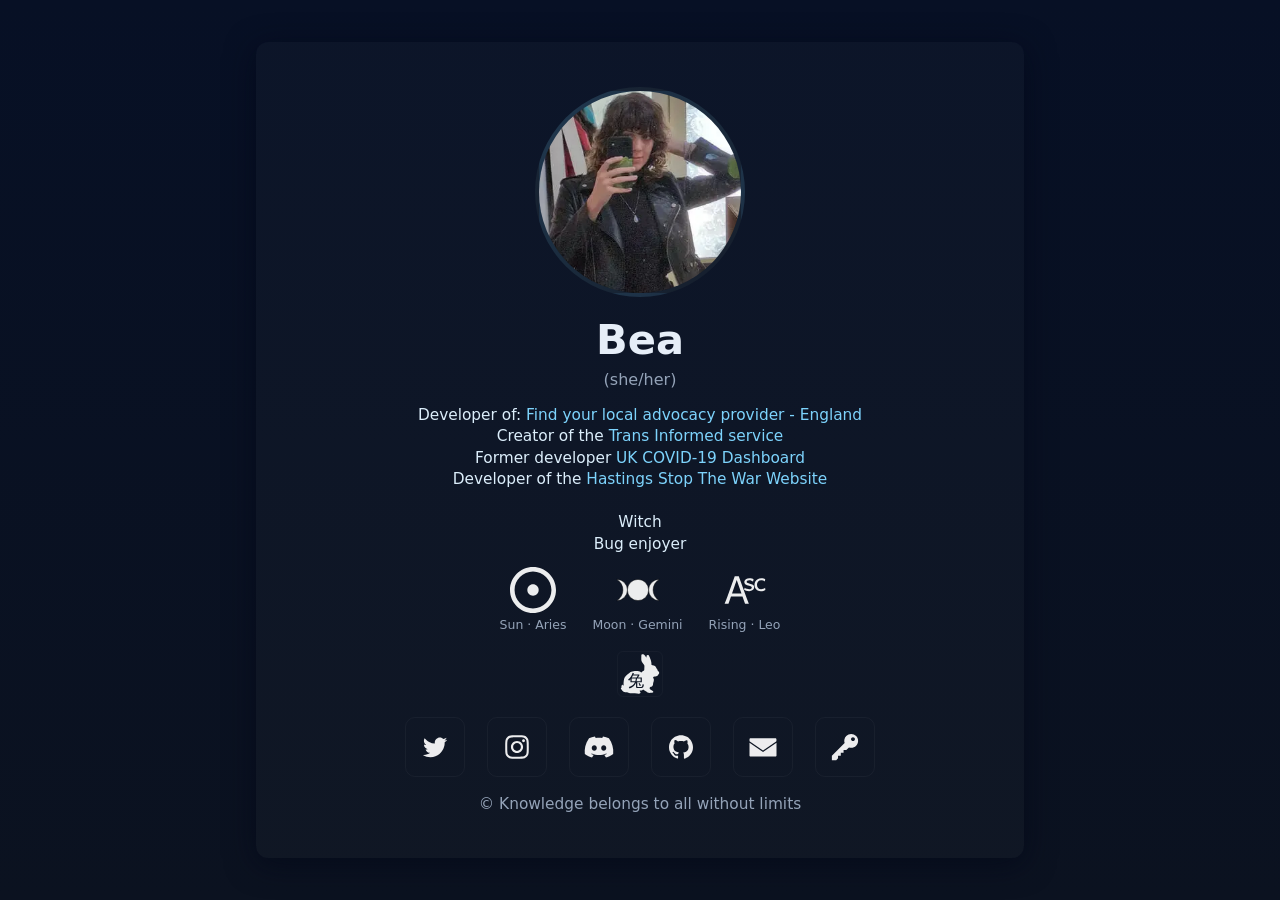
==== commit c682e270: "Update index.html" ====
--- a/index.html
+++ b/index.html
@@ -16,8 +16,8 @@
     <h1>Bea</h1>
     <p class="pronouns">(she/her)</p>
 
-    <p class="roles">Support Advocate - <a href="https://www.theadvocacypeople.org.uk/" target="_blank"
-        rel="noopener">The Advocacy People</a>
+    <p class="roles">Developer of: <a href="https://advocacy.beawitcht.com/"
+        rel="noopener">Find your local advocacy provider - England</a>
       <br>Creator of the <a href="https://www.transinformed.co.uk/" target="_blank" rel="noopener">Trans Informed
         service</a>
       <br>Former developer <a href="https://web.archive.org/web/20220326071240/https://coronavirus.data.gov.uk/"
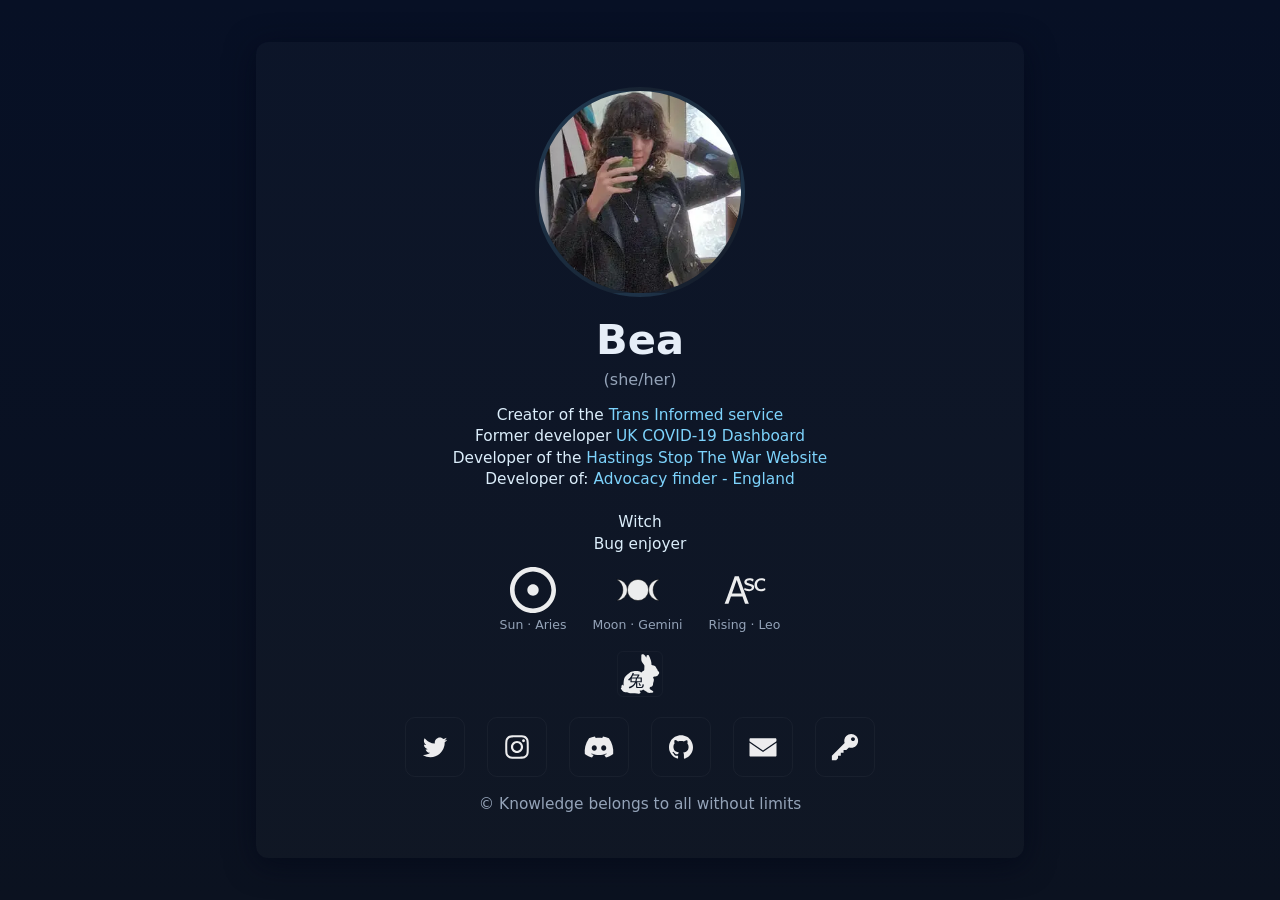
==== commit 37910b1b: "reorder" ====
--- a/index.html
+++ b/index.html
@@ -16,12 +16,12 @@
     <h1>Bea</h1>
     <p class="pronouns">(she/her)</p>
 
-    <p class="roles">Developer of: <a href="https://advocacy.beawitcht.com/"
-        rel="noopener">Find your local advocacy provider - England</a>
-      <br>Creator of the <a href="https://www.transinformed.co.uk/" target="_blank" rel="noopener">Trans Informed
+    <p class="roles">Creator of the <a href="https://www.transinformed.co.uk/" target="_blank" rel="noopener">Trans Informed
         service</a>
       <br>Former developer <a href="https://web.archive.org/web/20220326071240/https://coronavirus.data.gov.uk/"
-        target="_blank" rel="noopener">UK COVID-19 Dashboard</a><br>Developer of the <a href="https://hastingsstopthewar.org/" target="_blank">Hastings Stop The War Website</a> 
+        target="_blank" rel="noopener">UK COVID-19 Dashboard</a><br>Developer of the <a href="https://hastingsstopthewar.org/" target="_blank">Hastings Stop The War Website</a><br>
+        Developer of: <a href="https://advocacy.beawitcht.com/"
+        rel="noopener">Advocacy finder - England</a>
       <br>
       <br>Witch
       <br>Bug enjoyer
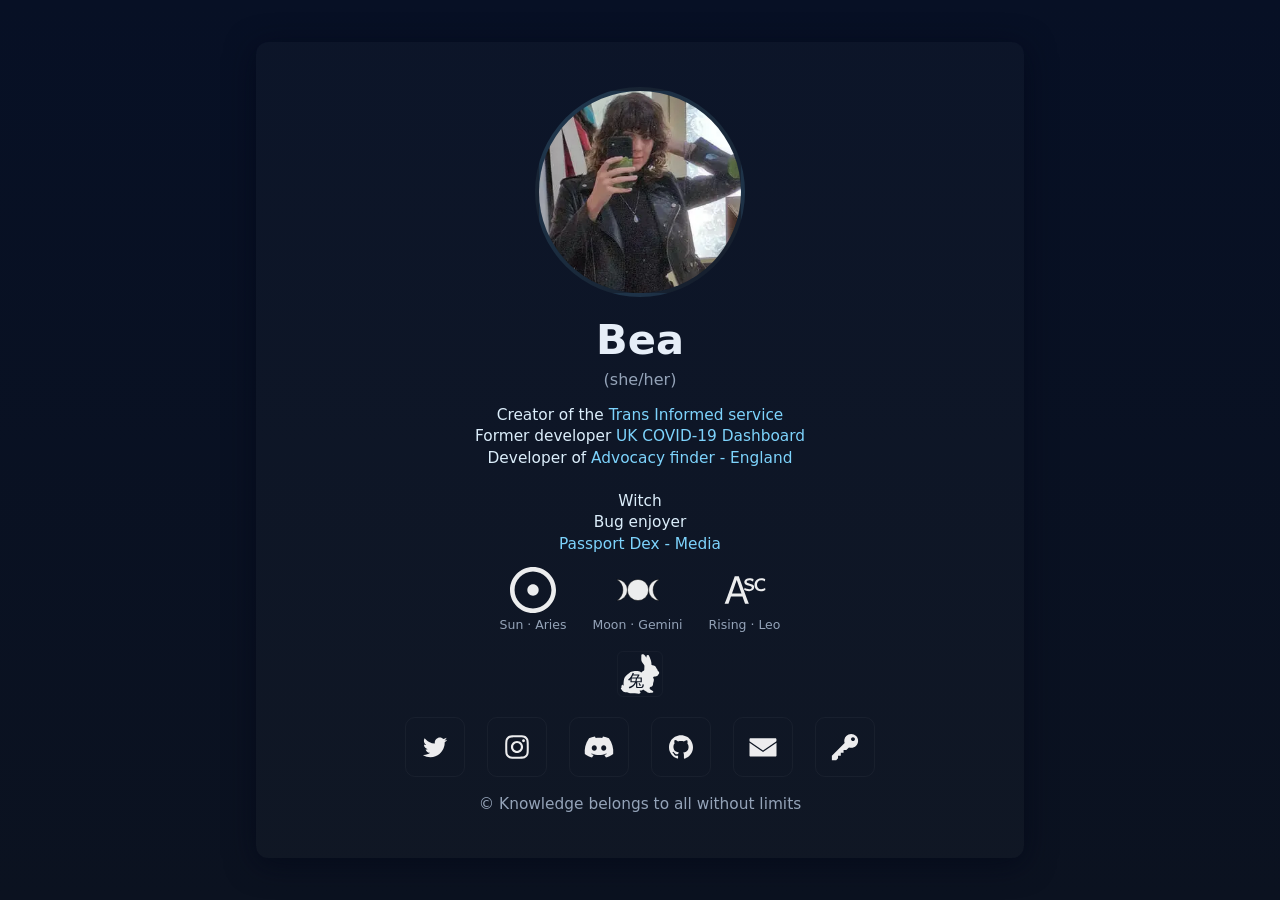
==== commit 8612186d: "add passportdex link" ====
--- a/index.html
+++ b/index.html
@@ -4,7 +4,7 @@
 <head>
   <meta charset="utf-8">
   <meta name="viewport" content="width=device-width,initial-scale=1">
-  <title>Bea — beawitcht</title>
+  <title>Bea - beawitcht</title>
   <link rel="stylesheet" href="styles.css">
 </head>
 
@@ -19,12 +19,13 @@
     <p class="roles">Creator of the <a href="https://www.transinformed.co.uk/" target="_blank" rel="noopener">Trans Informed
         service</a>
       <br>Former developer <a href="https://web.archive.org/web/20220326071240/https://coronavirus.data.gov.uk/"
-        target="_blank" rel="noopener">UK COVID-19 Dashboard</a><br>Developer of the <a href="https://hastingsstopthewar.org/" target="_blank">Hastings Stop The War Website</a><br>
-        Developer of: <a href="https://advocacy.beawitcht.com/"
+        target="_blank" rel="noopener">UK COVID-19 Dashboard</a><br>
+        Developer of <a href="https://advocacy.beawitcht.com/"
         rel="noopener">Advocacy finder - England</a>
-      <br>
+      <br> 
       <br>Witch
       <br>Bug enjoyer
+      <br><a href="https://passportdex.com/beawitcht">Passport Dex - Media</a>
       <br>
       <span class="big-three" aria-label="Astrology: sun, moon, rising">
         <span class="astro" role="img" aria-label="Sun symbol">
